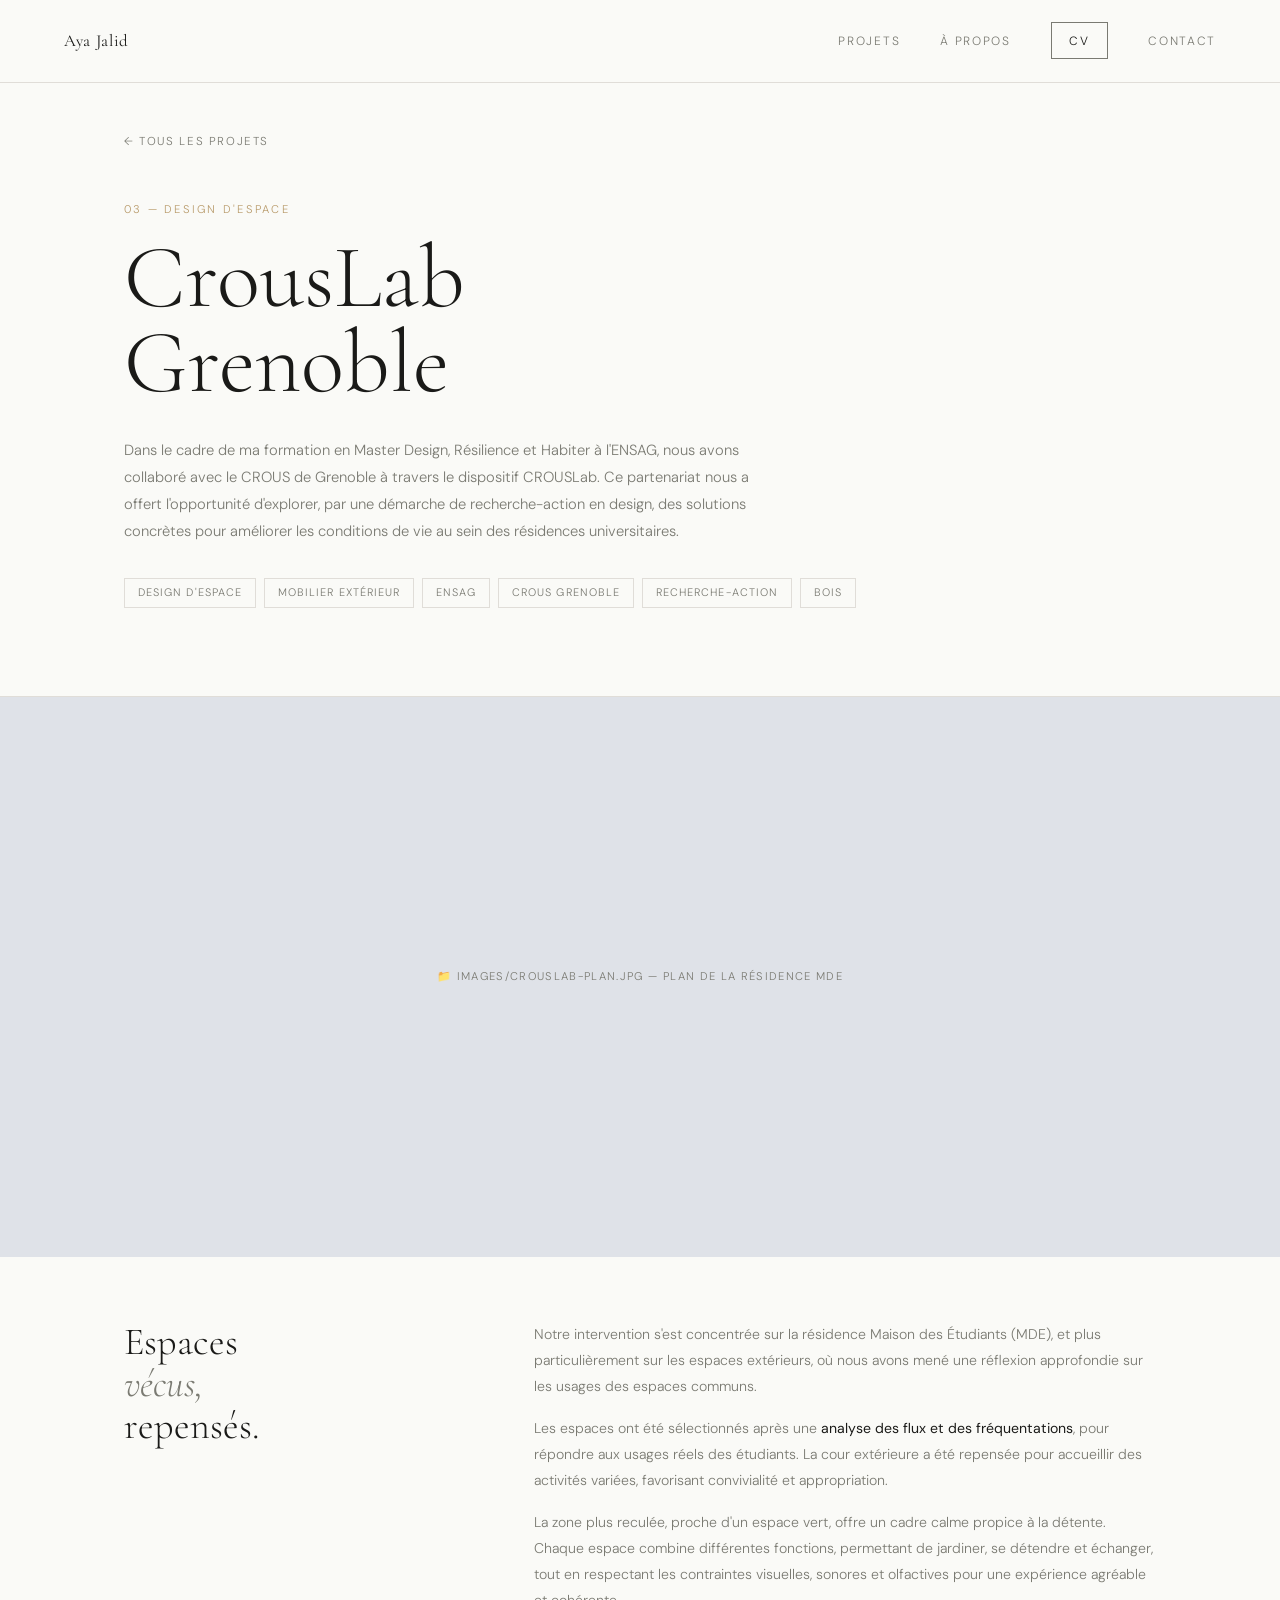
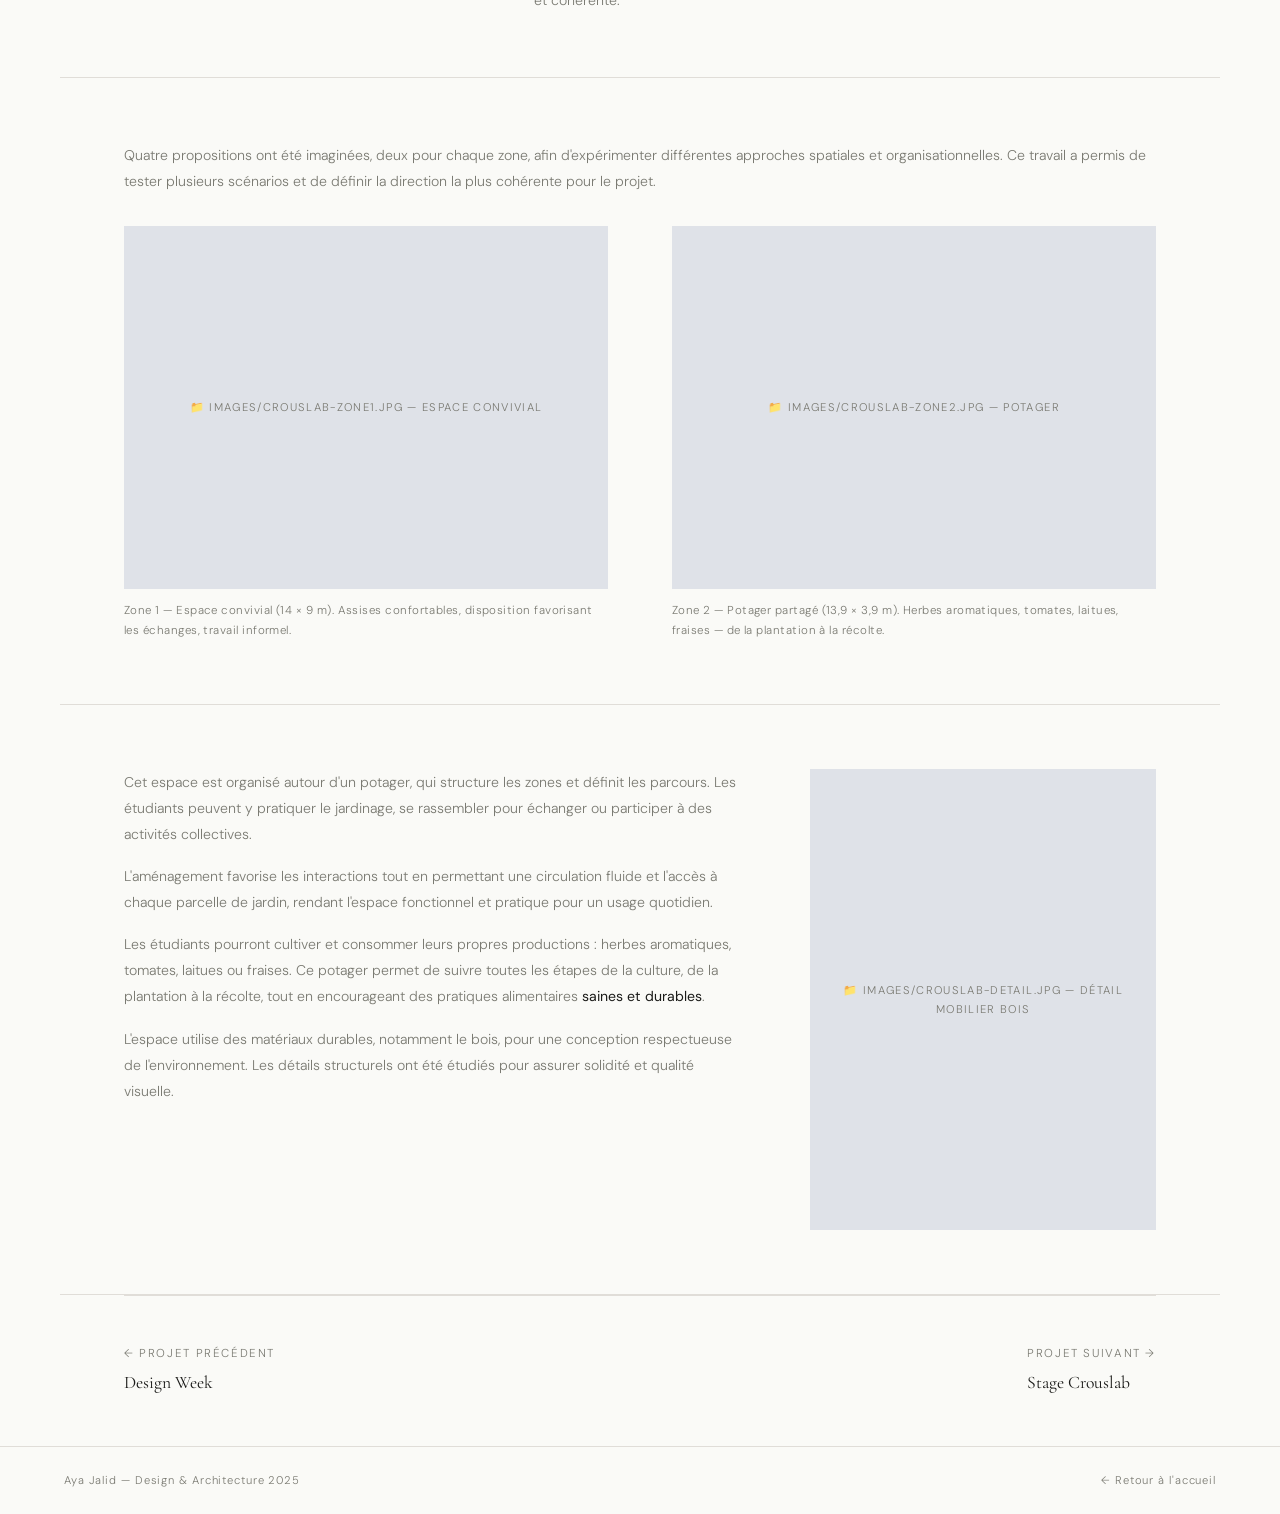
==== projet-crouslab.html @ 42bd32cb "first commit — site portfolio" ====
<!DOCTYPE html>
<html lang="fr">
<head>
  <meta charset="UTF-8"><meta name="viewport" content="width=device-width, initial-scale=1.0">
  <title>CrousLab — Aya Jalid</title>
  <link rel="stylesheet" href="style.css">
</head>
<body>
<nav>
  <a class="nav-name" href="index.html">Aya Jalid</a>
  <div class="nav-links">
    <a href="index.html#projets">Projets</a><a href="index.html#apropos">À propos</a>
    <a href="index.html#cv" class="nav-cta">CV</a><a href="index.html#contact">Contact</a>
  </div>
</nav>

<div class="proj-hero">
  <div class="proj-hero-inner">
    <a class="proj-back" href="index.html#projets">← Tous les projets</a>
    <div class="proj-eyebrow">03 — Design d'espace</div>
    <h1 class="proj-title">CrousLab<br>Grenoble</h1>
    <p class="proj-intro">Dans le cadre de ma formation en Master Design, Résilience et Habiter à l'ENSAG, nous avons collaboré avec le CROUS de Grenoble à travers le dispositif CROUSLab. Ce partenariat nous a offert l'opportunité d'explorer, par une démarche de recherche-action en design, des solutions concrètes pour améliorer les conditions de vie au sein des résidences universitaires.</p>
    <div class="tags">
      <span class="tag">Design d'espace</span><span class="tag">Mobilier extérieur</span>
      <span class="tag">ENSAG</span><span class="tag">CROUS Grenoble</span>
      <span class="tag">Recherche-action</span><span class="tag">Bois</span>
    </div>
  </div>
</div>

<div class="img-full">
  <div class="img-placeholder cool" style="aspect-ratio:16/7">📁 images/crouslab-plan.jpg — plan de la résidence MDE</div>
</div>

<div class="block">
  <div class="block-aside">
    <div>
      <h2 class="block-h">Espaces<br><em>vécus,</em><br>repensés.</h2>
    </div>
    <div class="block-p">
      <p>Notre intervention s'est concentrée sur la résidence Maison des Étudiants (MDE), et plus particulièrement sur les espaces extérieurs, où nous avons mené une réflexion approfondie sur les usages des espaces communs.</p>
      <p>Les espaces ont été sélectionnés après une <strong>analyse des flux et des fréquentations</strong>, pour répondre aux usages réels des étudiants. La cour extérieure a été repensée pour accueillir des activités variées, favorisant convivialité et appropriation.</p>
      <p>La zone plus reculée, proche d'un espace vert, offre un cadre calme propice à la détente. Chaque espace combine différentes fonctions, permettant de jardiner, se détendre et échanger, tout en respectant les contraintes visuelles, sonores et olfactives pour une expérience agréable et cohérente.</p>
    </div>
  </div>
</div>

<div class="block">
  <div class="block-p" style="margin-bottom:2rem">
    <p>Quatre propositions ont été imaginées, deux pour chaque zone, afin d'expérimenter différentes approches spatiales et organisationnelles. Ce travail a permis de tester plusieurs scénarios et de définir la direction la plus cohérente pour le projet.</p>
  </div>
  <div class="block-2col">
    <div>
      <div class="img-box">
        <div class="img-placeholder cool" style="aspect-ratio:4/3">📁 images/crouslab-zone1.jpg — espace convivial</div>
        <p class="caption">Zone 1 — Espace convivial (14 × 9 m). Assises confortables, disposition favorisant les échanges, travail informel.</p>
      </div>
    </div>
    <div>
      <div class="img-box">
        <div class="img-placeholder cool" style="aspect-ratio:4/3">📁 images/crouslab-zone2.jpg — potager</div>
        <p class="caption">Zone 2 — Potager partagé (13,9 × 3,9 m). Herbes aromatiques, tomates, laitues, fraises — de la plantation à la récolte.</p>
      </div>
    </div>
  </div>
</div>

<div class="block">
  <div class="block-aside-r">
    <div class="block-p">
      <p>Cet espace est organisé autour d'un potager, qui structure les zones et définit les parcours. Les étudiants peuvent y pratiquer le jardinage, se rassembler pour échanger ou participer à des activités collectives.</p>
      <p>L'aménagement favorise les interactions tout en permettant une circulation fluide et l'accès à chaque parcelle de jardin, rendant l'espace fonctionnel et pratique pour un usage quotidien.</p>
      <p>Les étudiants pourront cultiver et consommer leurs propres productions : herbes aromatiques, tomates, laitues ou fraises. Ce potager permet de suivre toutes les étapes de la culture, de la plantation à la récolte, tout en encourageant des pratiques alimentaires <strong>saines et durables</strong>.</p>
      <p>L'espace utilise des matériaux durables, notamment le bois, pour une conception respectueuse de l'environnement. Les détails structurels ont été étudiés pour assurer solidité et qualité visuelle.</p>
    </div>
    <div class="img-box">
      <div class="img-placeholder cool" style="aspect-ratio:3/4">📁 images/crouslab-detail.jpg — détail mobilier bois</div>
    </div>
  </div>
</div>

<div class="wrap">
  <div class="proj-nav">
    <a href="projet-design-week.html">← Projet précédent<span class="proj-nav-title">Design Week</span></a>
    <a href="projet-stage-crouslab.html">Projet suivant →<span class="proj-nav-title">Stage Crouslab</span></a>
  </div>
</div>
<footer>
  <span>Aya Jalid — Design & Architecture 2025</span>
  <a href="index.html">← Retour à l'accueil</a>
</footer>
</body>
</html>
---- style.css ----
@import url('https://fonts.googleapis.com/css2?family=Cormorant+Garamond:ital,wght@0,300;0,400;1,300;1,400&family=DM+Sans:wght@300;400&display=swap');

*, *::before, *::after { box-sizing: border-box; margin: 0; padding: 0; }

:root {
  --text:  #1a1a18;
  --muted: #7a7a72;
  --line:  #e0ddd8;
  --bg:    #fafaf7;
  --warm:  #ede9e0;
  --cool:  #dfe2e8;
  --accent:#b89a6a;
}

html { scroll-behavior: smooth; }

body {
  font-family: 'DM Sans', sans-serif;
  font-weight: 300;
  background: var(--bg);
  color: var(--text);
  font-size: 15px;
  line-height: 1.7;
  overflow-x: hidden;
}

/* ─── NAV ─────────────────────────────────────── */
nav {
  position: fixed; top:0; left:0; right:0; z-index:100;
  display:flex; justify-content:space-between; align-items:center;
  padding:1.4rem 4rem;
  background:rgba(250,250,247,.95);
  backdrop-filter:blur(8px);
  border-bottom:.5px solid var(--line);
}
.nav-name {
  font-family:'Cormorant Garamond',serif;
  font-size:1.05rem; font-weight:400; letter-spacing:.04em;
  text-decoration:none; color:var(--text);
}
.nav-links { display:flex; gap:2.5rem; align-items:center; }
.nav-links a {
  text-decoration:none; color:var(--muted);
  font-size:.75rem; letter-spacing:.14em; text-transform:uppercase;
  transition:color .2s;
}
.nav-links a:hover { color:var(--text); }
.nav-cta {
  padding:.45rem 1.1rem !important;
  border:.5px solid var(--muted) !important;
  color:var(--text) !important;
  transition:background .2s,color .2s !important;
}
.nav-cta:hover { background:var(--text)!important; color:var(--bg)!important; }

/* ─── LAYOUT HELPERS ──────────────────────────── */
.wrap { max-width:1160px; margin:0 auto; padding:0 4rem; }

.section-header {
  display:flex; justify-content:space-between; align-items:baseline;
  padding:5rem 0 2.5rem;
  border-top:.5px solid var(--line);
}
.s-label { font-size:.7rem; letter-spacing:.2em; text-transform:uppercase; color:var(--muted); }
.s-sub   { font-size:.78rem; color:var(--muted); }

/* ─── HOMEPAGE HERO ───────────────────────────── */
.hero {
  min-height:100vh; max-width:1160px; margin:0 auto; padding:0 4rem;
  display:flex; flex-direction:column; justify-content:flex-end;
}
.hero-inner { flex:1; padding-top:8rem; padding-bottom:3rem; display:flex; flex-direction:column; justify-content:flex-end; }
.hero-eyebrow { font-size:.7rem; letter-spacing:.2em; text-transform:uppercase; color:var(--muted); margin-bottom:1.8rem; }
.hero-title {
  font-family:'Cormorant Garamond',serif;
  font-size:clamp(4rem,9vw,8rem);
  font-weight:300; line-height:.95; margin-bottom:3.5rem;
}
.hero-title em { font-style:italic; color:var(--muted); }
.hero-foot {
  display:flex; justify-content:space-between; align-items:flex-end;
  padding:2rem 0 3rem; border-top:.5px solid var(--line);
}
.hero-desc { max-width:420px; color:var(--muted); font-size:.88rem; line-height:1.8; }
.hero-desc strong { font-weight:400; color:var(--text); }
.hero-scroll { font-size:.7rem; letter-spacing:.18em; text-transform:uppercase; color:var(--muted); }

/* ─── PROJECTS GRID ───────────────────────────── */
.projects-grid {
  display:grid; grid-template-columns:repeat(2,1fr);
  gap:1px; background:var(--line); border:1px solid var(--line);
  margin-bottom:6rem;
}
.card {
  background:var(--bg); display:block; text-decoration:none; color:inherit;
  overflow:hidden; transition:background .25s;
}
.card:hover { background:#f0ede6; }
.card-img {
  width:100%; aspect-ratio:16/10; overflow:hidden;
  display:flex; align-items:center; justify-content:center;
  position:relative;
}
/* Placeholder color per category */
.card-img.design { background:var(--warm); }
.card-img.archi  { background:var(--cool); }
.card-img img { width:100%; height:100%; object-fit:cover; transition:transform .4s ease; display:block; }
.card:hover .card-img img { transform:scale(1.04); }
.card-placeholder {
  position:absolute; font-size:.68rem; letter-spacing:.12em;
  text-transform:uppercase; color:var(--muted); text-align:center; padding:1rem;
}
.card-body { padding:1.5rem 1.75rem 1.75rem; }
.card-meta { display:flex; gap:.75rem; align-items:center; margin-bottom:.6rem; }
.card-num  { font-size:.62rem; letter-spacing:.18em; color:var(--accent); }
.card-cat  { font-size:.62rem; letter-spacing:.12em; text-transform:uppercase; color:var(--muted); padding:.2rem .6rem; border:.5px solid var(--line); }
.card-title { font-family:'Cormorant Garamond',serif; font-size:1.55rem; font-weight:400; line-height:1.2; margin-bottom:.35rem; }
.card-desc  { font-size:.8rem; color:var(--muted); line-height:1.6; }

/* ─── ABOUT ───────────────────────────────────── */
.about-grid { display:grid; grid-template-columns:1fr 1.6fr; gap:6rem; align-items:start; padding-bottom:6rem; }
.about-photo-wrap { position:sticky; top:6rem; }
.about-photo-wrap img { width:100%; height:auto; display:block; margin-bottom:.75rem; }
.about-photo-placeholder {
  width:100%; aspect-ratio:3/4; background:#ddd9d0;
  display:flex; align-items:center; justify-content:center;
  color:var(--muted); font-size:.7rem; letter-spacing:.12em; text-transform:uppercase;
  margin-bottom:.75rem;
}
.about-caption { font-size:.75rem; color:var(--muted); }
.about-content h2 {
  font-family:'Cormorant Garamond',serif;
  font-size:clamp(2.2rem,4vw,3.5rem); font-weight:300; line-height:1.1; margin-bottom:2rem;
}
.about-content h2 em { font-style:italic; color:var(--muted); }
.about-content p { color:var(--muted); margin-bottom:1rem; font-size:.88rem; line-height:1.85; }
.about-content p strong { font-weight:400; color:var(--text); }
.skills-block { margin-top:2.5rem; }
.skills-heading {
  font-size:.7rem; letter-spacing:.18em; text-transform:uppercase;
  color:var(--muted); margin-bottom:1rem; padding-bottom:.75rem;
  border-bottom:.5px solid var(--line);
}
.skills-cols { display:grid; grid-template-columns:1fr 1fr; gap:.4rem 2rem; margin-bottom:1.5rem; }
.skill { display:flex; align-items:center; gap:.6rem; font-size:.82rem; }
.skill::before { content:''; width:3px; height:3px; background:var(--accent); border-radius:50%; flex-shrink:0; }
.langs { display:flex; gap:.5rem; flex-wrap:wrap; }
.lang { font-size:.7rem; letter-spacing:.1em; text-transform:uppercase; padding:.3rem .8rem; border:.5px solid var(--line); color:var(--muted); }

/* ─── CV STRIP ────────────────────────────────── */
.cv-strip { border-top:.5px solid var(--line); border-bottom:.5px solid var(--line); }
.cv-inner { display:flex; justify-content:space-between; align-items:center; padding:4rem 0; }
.cv-text h2 { font-family:'Cormorant Garamond',serif; font-size:2.2rem; font-weight:300; margin-bottom:.4rem; }
.cv-text p { color:var(--muted); font-size:.82rem; }

/* ─── BUTTONS ─────────────────────────────────── */
.btn {
  display:inline-flex; align-items:center; gap:.5rem;
  padding:.9rem 2rem; border:.5px solid var(--text);
  font-size:.72rem; letter-spacing:.16em; text-transform:uppercase;
  text-decoration:none; color:var(--text);
  font-family:'DM Sans',sans-serif; font-weight:300;
  transition:background .2s,color .2s;
}
.btn:hover { background:var(--text); color:var(--bg); }

/* ─── CONTACT ─────────────────────────────────── */
.contact-wrap { padding-bottom:6rem; }
.contact-big {
  font-family:'Cormorant Garamond',serif;
  font-size:clamp(2.5rem,6vw,5rem); font-weight:300; line-height:1.05; margin-bottom:3rem;
}
.contact-big a { text-decoration:none; color:var(--text); border-bottom:1px solid var(--accent); transition:color .2s; }
.contact-big a:hover { color:var(--accent); }
.contact-row { display:flex; justify-content:space-between; align-items:flex-end; padding-top:2rem; border-top:.5px solid var(--line); }
.contact-info { font-size:.82rem; color:var(--muted); line-height:1.8; }
.contact-info a { color:var(--text); text-decoration:none; }
.contact-socials { display:flex; gap:2rem; }
.contact-socials a { font-size:.72rem; letter-spacing:.14em; text-transform:uppercase; text-decoration:none; color:var(--muted); transition:color .2s; }
.contact-socials a:hover { color:var(--text); }

/* ─── FOOTER ──────────────────────────────────── */
footer {
  padding:1.5rem 4rem;
  display:flex; justify-content:space-between;
  font-size:.7rem; color:var(--muted); letter-spacing:.08em;
  border-top:.5px solid var(--line);
}
footer a { color:inherit; text-decoration:none; }

/* ─── PROJECT PAGES ───────────────────────────── */
.proj-hero { padding-top:8rem; border-bottom:.5px solid var(--line); }
.proj-hero-inner { max-width:1160px; margin:0 auto; padding:0 4rem 3rem; }
.proj-back {
  display:inline-flex; align-items:center; gap:.5rem;
  font-size:.72rem; letter-spacing:.14em; text-transform:uppercase;
  text-decoration:none; color:var(--muted); margin-bottom:3rem;
  transition:color .2s;
}
.proj-back:hover { color:var(--text); }
.proj-eyebrow { font-size:.7rem; letter-spacing:.2em; text-transform:uppercase; color:var(--accent); margin-bottom:1rem; }
.proj-title {
  font-family:'Cormorant Garamond',serif;
  font-size:clamp(3rem,7vw,6.5rem); font-weight:300; line-height:.95; margin-bottom:2rem;
}
.proj-intro { max-width:640px; color:var(--muted); font-size:.92rem; line-height:1.85; margin-bottom:2rem; }
.tags { display:flex; gap:.5rem; flex-wrap:wrap; margin-bottom:2.5rem; }
.tag { font-size:.68rem; letter-spacing:.1em; text-transform:uppercase; padding:.3rem .8rem; border:.5px solid var(--line); color:var(--muted); }

/* Content blocks inside project pages */
.block { max-width:1160px; margin:0 auto; padding:4rem 4rem; border-bottom:.5px solid var(--line); }
.block:last-of-type { border-bottom:none; }
.block-2col { display:grid; grid-template-columns:1fr 1fr; gap:4rem; align-items:start; }
.block-aside { display:grid; grid-template-columns:1fr 1.8fr; gap:4rem; align-items:start; }
.block-aside-r { display:grid; grid-template-columns:1.8fr 1fr; gap:4rem; align-items:start; }
.block-3col { display:grid; grid-template-columns:repeat(3,1fr); gap:2rem; }

.block-h {
  font-family:'Cormorant Garamond',serif;
  font-size:clamp(1.8rem,3vw,2.8rem); font-weight:300; line-height:1.1; margin-bottom:1.5rem;
}
.block-h em { font-style:italic; color:var(--muted); }
.block-p { color:var(--muted); font-size:.88rem; line-height:1.85; }
.block-p p { margin-bottom:1rem; }
.block-p p:last-child { margin-bottom:0; }
.block-p strong { font-weight:400; color:var(--text); }

/* Images */
.img-full { width:100%; display:block; }
.img-full img { width:100%; height:auto; display:block; }
.img-box { width:100%; }
.img-box img { width:100%; height:auto; display:block; }
.img-placeholder {
  width:100%; background:var(--warm);
  display:flex; align-items:center; justify-content:center;
  color:var(--muted); font-size:.7rem; letter-spacing:.12em; text-transform:uppercase;
  padding:4rem 2rem; text-align:center;
}
.img-placeholder.cool { background:var(--cool); }
.caption { font-size:.72rem; color:var(--muted); letter-spacing:.04em; margin-top:.75rem; }

/* Prev/next nav */
.proj-nav { display:flex; justify-content:space-between; align-items:center; padding:3rem 0; border-top:.5px solid var(--line); }
.proj-nav a { text-decoration:none; color:var(--muted); font-size:.72rem; letter-spacing:.14em; text-transform:uppercase; transition:color .2s; }
.proj-nav a:hover { color:var(--text); }
.proj-nav-title { display:block; font-family:'Cormorant Garamond',serif; font-size:1.1rem; font-weight:400; color:var(--text); margin-top:.25rem; letter-spacing:0; text-transform:none; }

/* ─── RESPONSIVE ──────────────────────────────── */
@media (max-width:900px) {
  nav { padding:1.2rem 1.5rem; }
  .nav-links { gap:1rem; }
  .wrap, .proj-hero-inner, .block { padding-left:1.5rem; padding-right:1.5rem; }
  .hero { padding:0 1.5rem; }
  .hero-title { font-size:3rem; }
  .hero-foot { flex-direction:column; gap:1.5rem; }
  .projects-grid { grid-template-columns:1fr; }
  .about-grid { grid-template-columns:1fr; gap:2rem; padding-bottom:3rem; }
  .about-photo-wrap { position:static; }
  .cv-inner { flex-direction:column; gap:2rem; align-items:flex-start; }
  .contact-row { flex-direction:column; gap:1.5rem; align-items:flex-start; }
  .block-2col, .block-aside, .block-aside-r, .block-3col { grid-template-columns:1fr; gap:2rem; }
  footer { padding:1.5rem; flex-direction:column; gap:.5rem; }
}
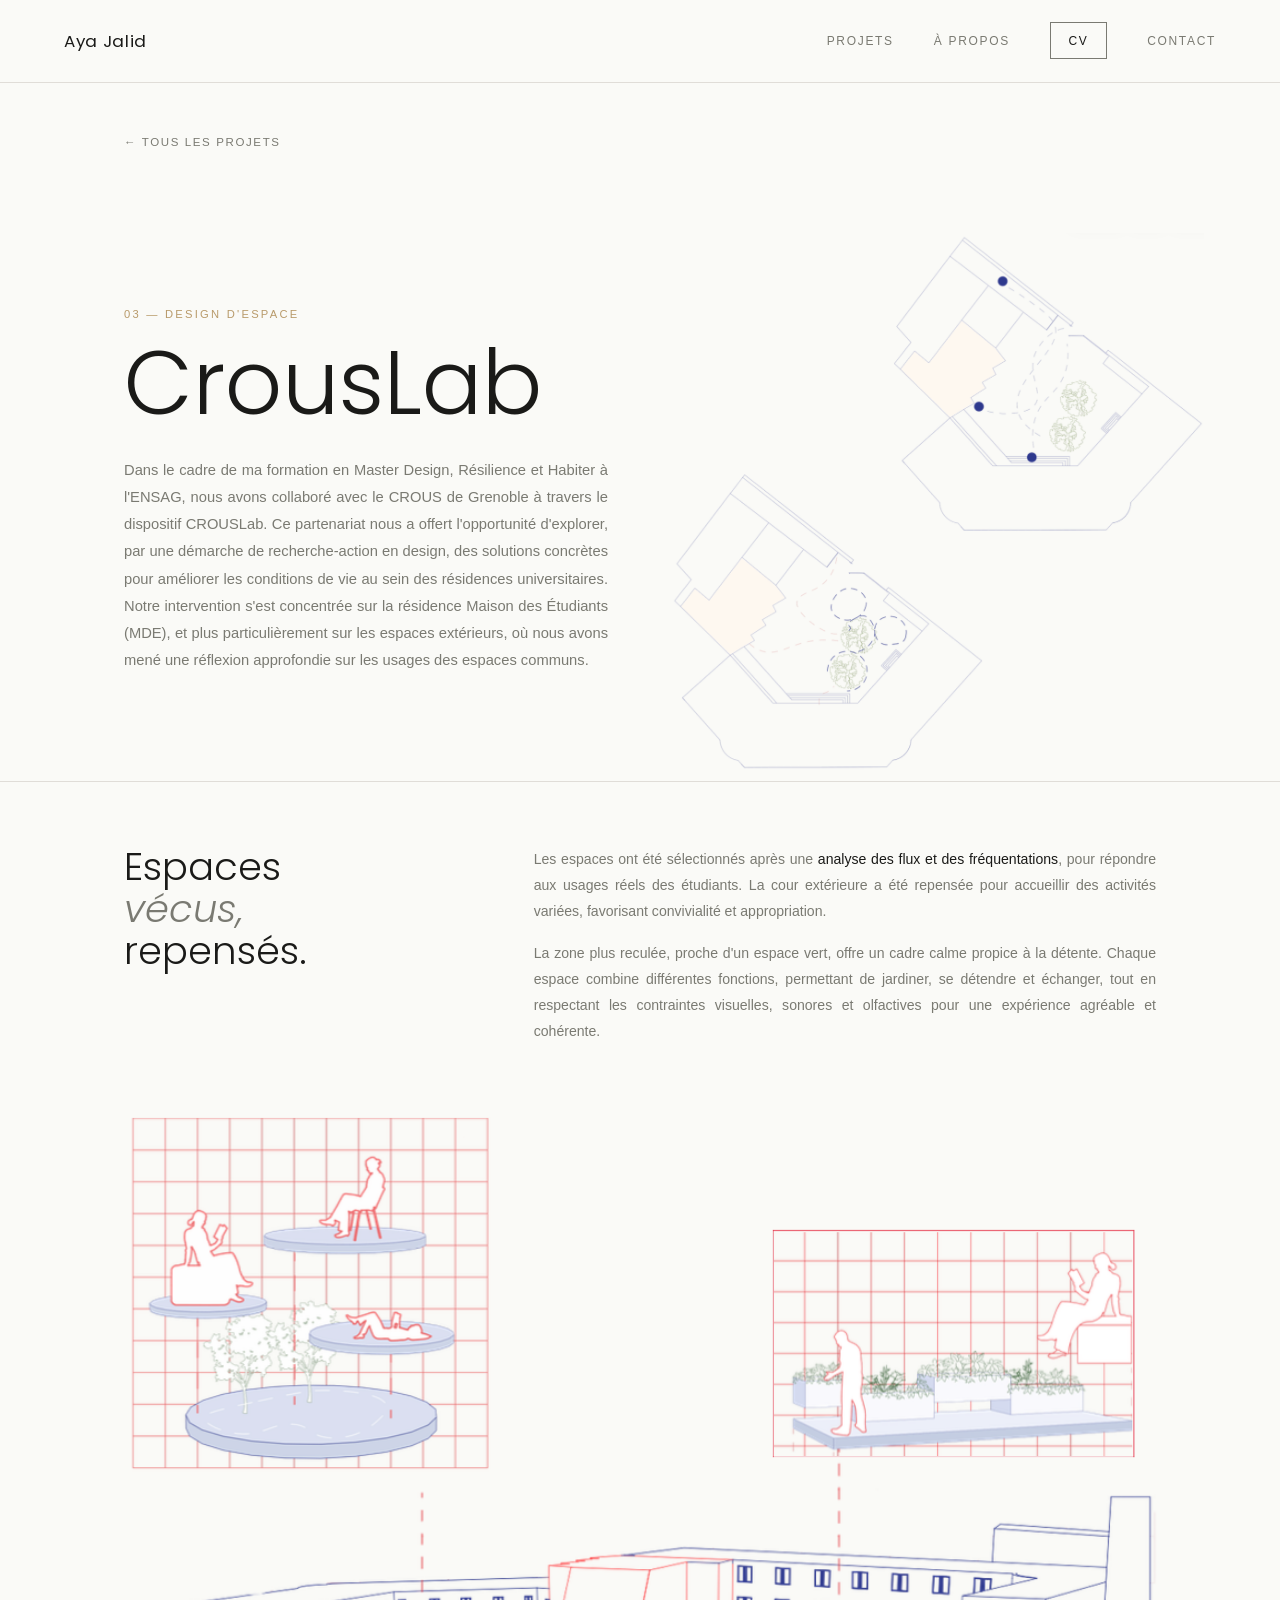
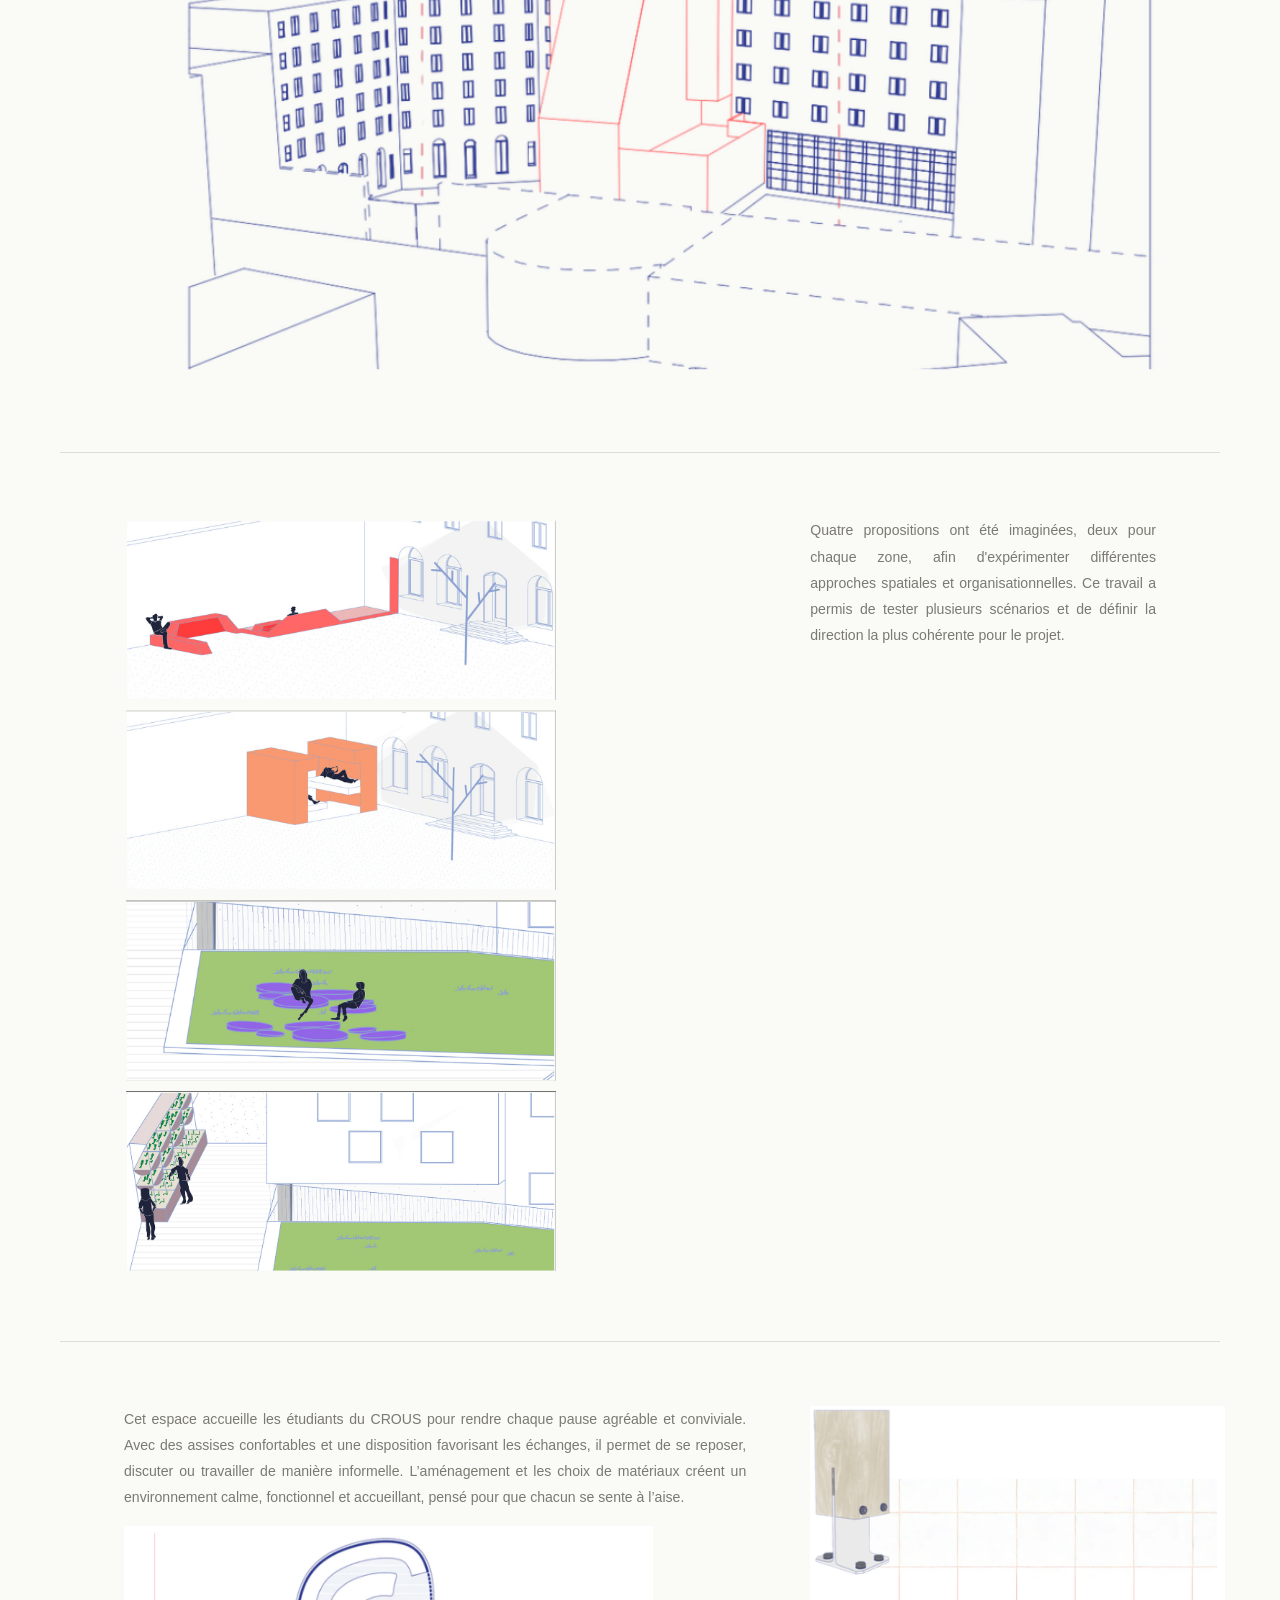
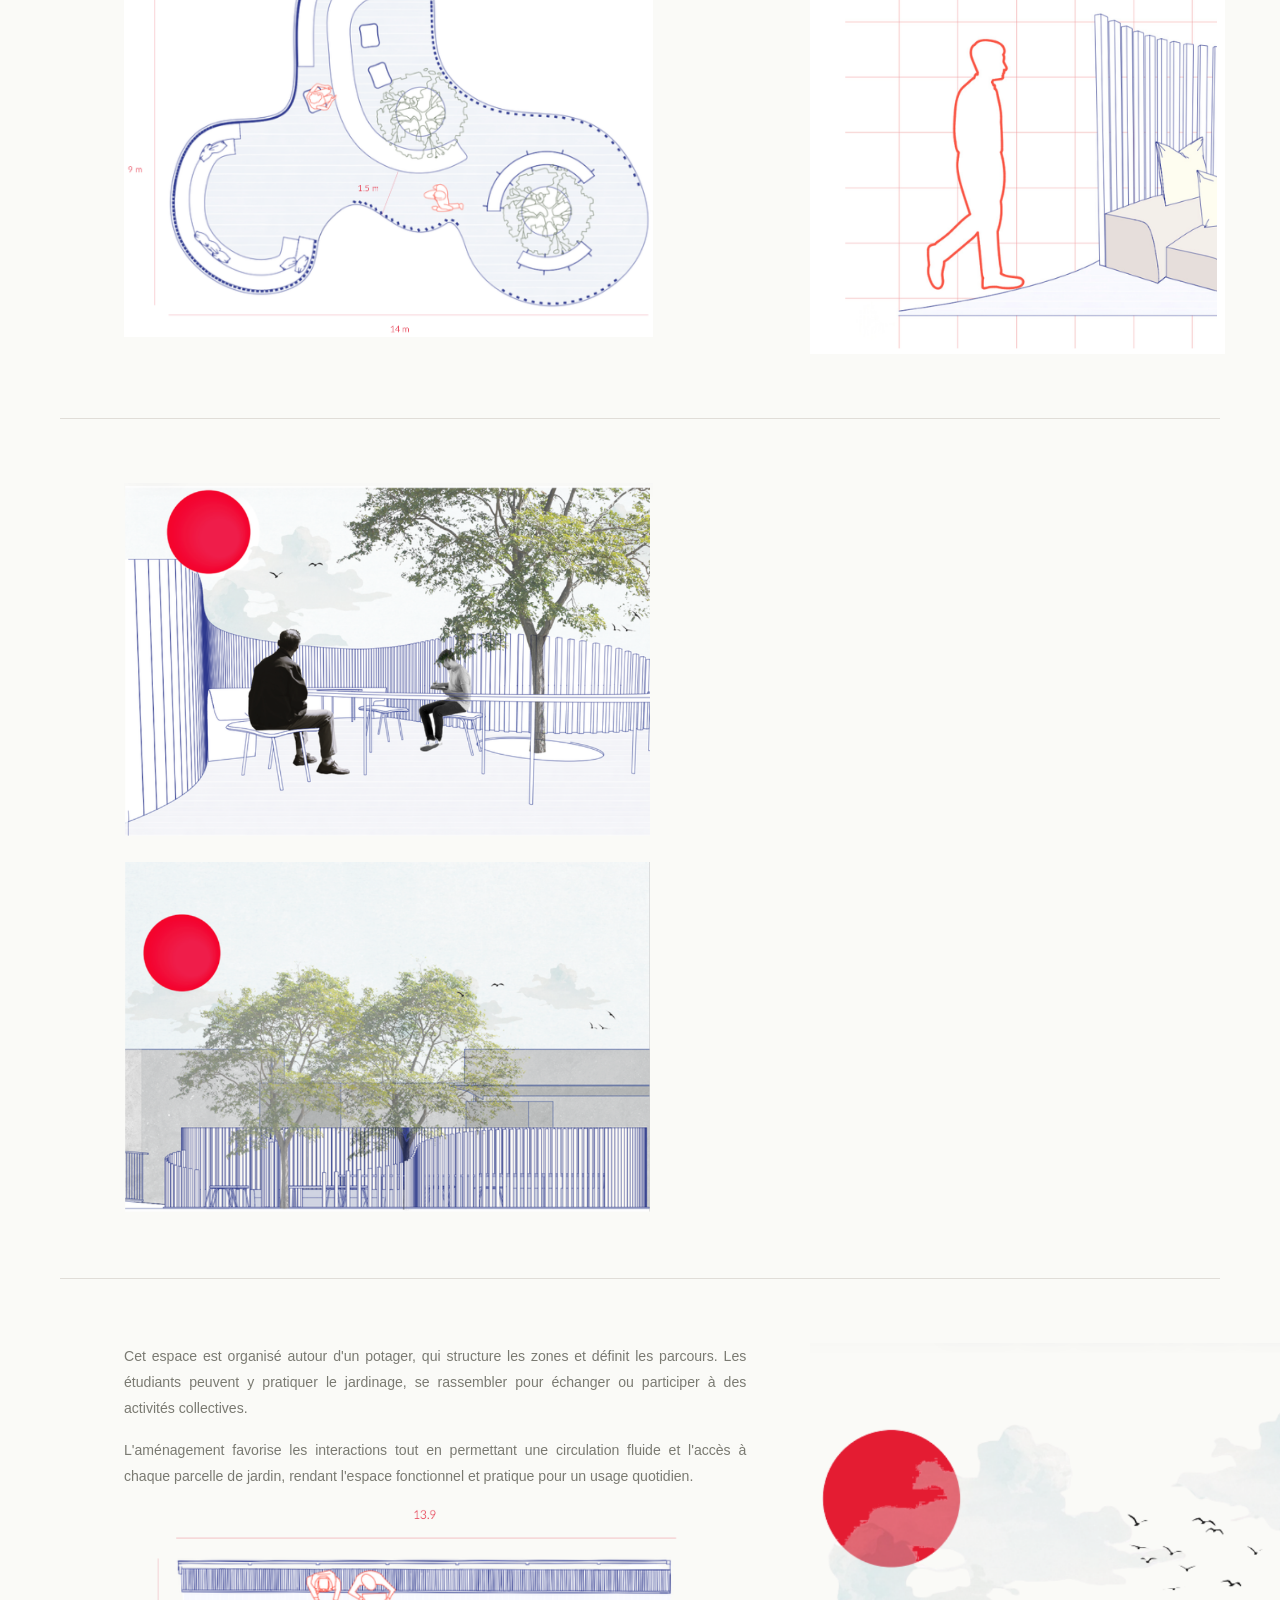
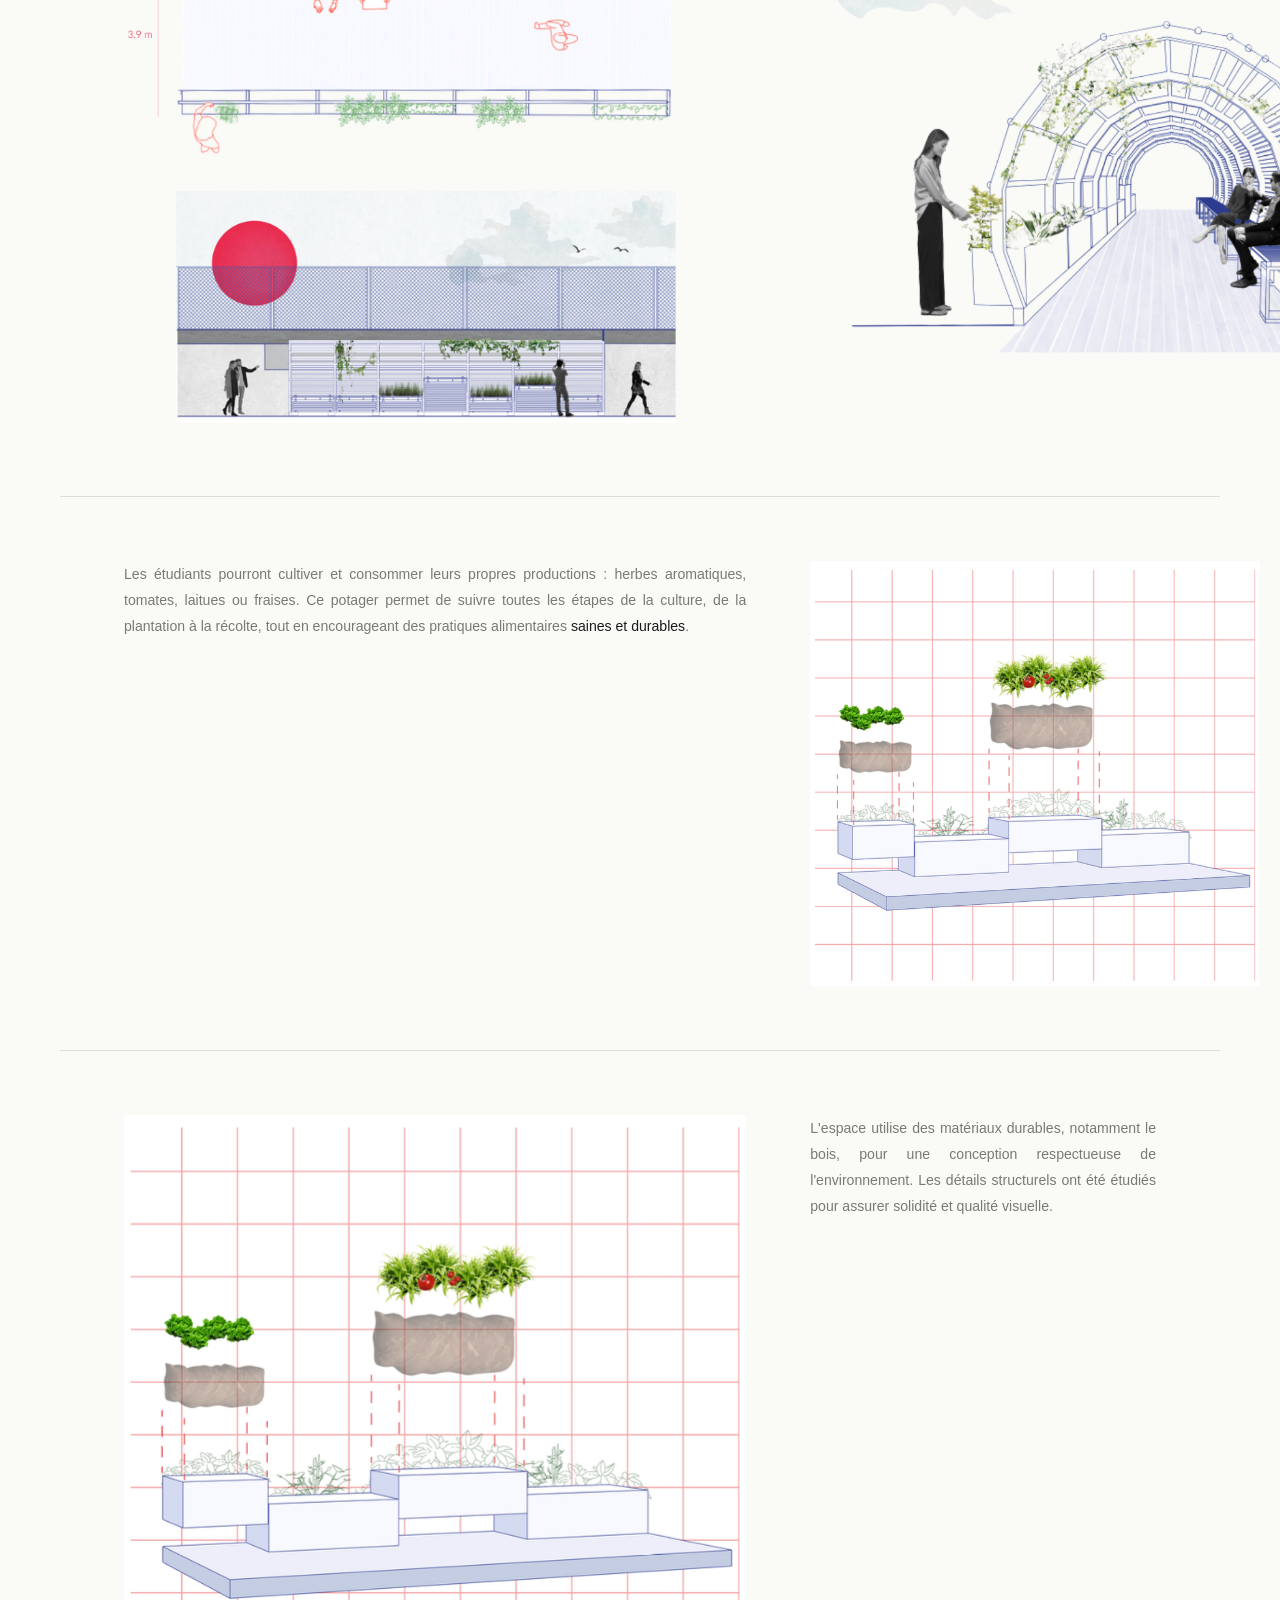
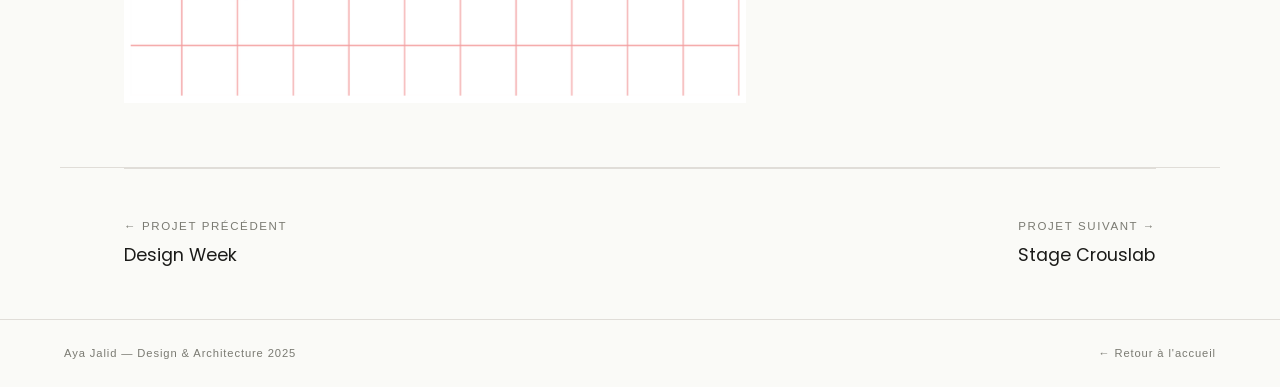
==== commit a4afad8d: "polices : Poppins pour titres, Lato pour textes" ====
--- a/projet-crouslab.html
+++ b/projet-crouslab.html
@@ -17,19 +17,19 @@
 <div class="proj-hero">
   <div class="proj-hero-inner">
     <a class="proj-back" href="index.html#projets">← Tous les projets</a>
-    <div class="proj-eyebrow">03 — Design d'espace</div>
-    <h1 class="proj-title">CrousLab<br>Grenoble</h1>
-    <p class="proj-intro">Dans le cadre de ma formation en Master Design, Résilience et Habiter à l'ENSAG, nous avons collaboré avec le CROUS de Grenoble à travers le dispositif CROUSLab. Ce partenariat nous a offert l'opportunité d'explorer, par une démarche de recherche-action en design, des solutions concrètes pour améliorer les conditions de vie au sein des résidences universitaires.</p>
-    <div class="tags">
-      <span class="tag">Design d'espace</span><span class="tag">Mobilier extérieur</span>
-      <span class="tag">ENSAG</span><span class="tag">CROUS Grenoble</span>
-      <span class="tag">Recherche-action</span><span class="tag">Bois</span>
+    <div style="display:grid; grid-template-columns:1fr 1fr; gap:4rem; align-items:stretch; margin-top:2rem; max-height:500px;">
+      <!-- COLONNE GAUCHE : texte -->
+      <div style="display:flex; flex-direction:column; justify-content:center;">
+        <div class="proj-eyebrow">03 — Design d'espace</div>
+        <h1 class="proj-title">CrousLab</h1>
+        <p class="proj-intro">Dans le cadre de ma formation en Master Design, Résilience et Habiter à l'ENSAG, nous avons collaboré avec le CROUS de Grenoble à travers le dispositif CROUSLab. Ce partenariat nous a offert l'opportunité d'explorer, par une démarche de recherche-action en design, des solutions concrètes pour améliorer les conditions de vie au sein des résidences universitaires. Notre intervention s'est concentrée sur la résidence Maison des Étudiants (MDE), et plus particulièrement sur les espaces extérieurs, où nous avons mené une réflexion approfondie sur les usages des espaces communs.</p>
+      </div>
+      <!-- COLONNE DROITE : photo -->
+      <div style="display:block; min-height:0;">
+        <img src="images/crouslab/crouslab1.jpg" alt="CROUS" style="width:110%; object-fit:cover; object-position:top;">
+      </div>
     </div>
   </div>
-</div>
-
-<div class="img-full">
-  <div class="img-placeholder cool" style="aspect-ratio:16/7">📁 images/crouslab-plan.jpg — plan de la résidence MDE</div>
 </div>
 
 <div class="block">
@@ -38,29 +38,46 @@
       <h2 class="block-h">Espaces<br><em>vécus,</em><br>repensés.</h2>
     </div>
     <div class="block-p">
-      <p>Notre intervention s'est concentrée sur la résidence Maison des Étudiants (MDE), et plus particulièrement sur les espaces extérieurs, où nous avons mené une réflexion approfondie sur les usages des espaces communs.</p>
       <p>Les espaces ont été sélectionnés après une <strong>analyse des flux et des fréquentations</strong>, pour répondre aux usages réels des étudiants. La cour extérieure a été repensée pour accueillir des activités variées, favorisant convivialité et appropriation.</p>
       <p>La zone plus reculée, proche d'un espace vert, offre un cadre calme propice à la détente. Chaque espace combine différentes fonctions, permettant de jardiner, se détendre et échanger, tout en respectant les contraintes visuelles, sonores et olfactives pour une expérience agréable et cohérente.</p>
+    </div>
+    <div class="img-box">
+      <img src="images/crouslab/crouslab2.jpg" alt="STAGE" style="width:300%; object-fit:cover; object-position:top;">
     </div>
   </div>
 </div>
 
 <div class="block">
-  <div class="block-p" style="margin-bottom:2rem">
-    <p>Quatre propositions ont été imaginées, deux pour chaque zone, afin d'expérimenter différentes approches spatiales et organisationnelles. Ce travail a permis de tester plusieurs scénarios et de définir la direction la plus cohérente pour le projet.</p>
+  <div class="block-aside-r">
+    <div class="img-box">
+      <img src="images/crouslab/crouslab3.jpg" alt="STAGE" style="width:70%; object-fit:cover; object-position:top;">
+    </div>
+    <div class="block-p">
+      <p>Quatre propositions ont été imaginées, deux pour chaque zone, afin d'expérimenter différentes approches spatiales et organisationnelles. Ce travail a permis de tester plusieurs scénarios et de définir la direction la plus cohérente pour le projet.</p>
+    </div>
   </div>
-  <div class="block-2col">
-    <div>
-      <div class="img-box">
-        <div class="img-placeholder cool" style="aspect-ratio:4/3">📁 images/crouslab-zone1.jpg — espace convivial</div>
-        <p class="caption">Zone 1 — Espace convivial (14 × 9 m). Assises confortables, disposition favorisant les échanges, travail informel.</p>
-      </div>
+</div>
+
+<div class="block">
+  <div class="block-aside-r">
+    <div class="block-p">
+      <p>Cet espace accueille les étudiants du CROUS pour rendre chaque pause agréable et conviviale.
+        Avec des assises confortables et une disposition favorisant les échanges, il permet de se
+        reposer, discuter ou travailler de manière informelle. L’aménagement et les choix de matériaux
+        créent un environnement calme, fonctionnel et accueillant, pensé pour que chacun se sente à
+        l’aise.</p>
+      <img src="images/crouslab/crouslab4.jpg" alt="STAGE" style="width:85%; object-fit:cover; object-position:top;">
     </div>
-    <div>
-      <div class="img-box">
-        <div class="img-placeholder cool" style="aspect-ratio:4/3">📁 images/crouslab-zone2.jpg — potager</div>
-        <p class="caption">Zone 2 — Potager partagé (13,9 × 3,9 m). Herbes aromatiques, tomates, laitues, fraises — de la plantation à la récolte.</p>
-      </div>
+    <div class="img-box">
+      <img src="images/crouslab/crouslab5.jpg" alt="STAGE" style="width:120%; object-fit:cover; object-position:top;">
+    </div>
+  </div>
+</div>
+
+<div class="block">
+  <div class="block-aside-r">
+    <div class="img-box">
+      <img src="images/crouslab/crouslab6.jpg" alt="STAGE" style="width:85%; object-fit:cover; object-position:top;">
     </div>
   </div>
 </div>
@@ -70,11 +87,33 @@
     <div class="block-p">
       <p>Cet espace est organisé autour d'un potager, qui structure les zones et définit les parcours. Les étudiants peuvent y pratiquer le jardinage, se rassembler pour échanger ou participer à des activités collectives.</p>
       <p>L'aménagement favorise les interactions tout en permettant une circulation fluide et l'accès à chaque parcelle de jardin, rendant l'espace fonctionnel et pratique pour un usage quotidien.</p>
-      <p>Les étudiants pourront cultiver et consommer leurs propres productions : herbes aromatiques, tomates, laitues ou fraises. Ce potager permet de suivre toutes les étapes de la culture, de la plantation à la récolte, tout en encourageant des pratiques alimentaires <strong>saines et durables</strong>.</p>
-      <p>L'espace utilise des matériaux durables, notamment le bois, pour une conception respectueuse de l'environnement. Les détails structurels ont été étudiés pour assurer solidité et qualité visuelle.</p>
+      <img src="images/crouslab/crouslab7.jpg" alt="STAGE" style="width:90%; object-fit:cover; object-position:top;">
     </div>
     <div class="img-box">
-      <div class="img-placeholder cool" style="aspect-ratio:3/4">📁 images/crouslab-detail.jpg — détail mobilier bois</div>
+      <img src="images/crouslab/crouslab8.jpg" alt="STAGE" style="width:180%; object-fit:cover; object-position:top;">
+    </div>
+  </div>
+</div>
+
+<div class="block">
+  <div class="block-aside-r">
+    <div class="block-p">
+      <p>Les étudiants pourront cultiver et consommer leurs propres productions : herbes aromatiques, tomates, laitues ou fraises. Ce potager permet de suivre toutes les étapes de la culture, de la plantation à la récolte, tout en encourageant des pratiques alimentaires <strong>saines et durables</strong>.</p>
+      
+    </div>
+    <div class="img-box">
+      <img src="images/crouslab/crouslab9.jpg" alt="STAGE" style="width:130%; object-fit:cover; object-position:top;">
+    </div>
+  </div>
+</div>
+
+<div class="block">
+  <div class="block-aside-r">
+    <div class="img-box">
+      <img src="images/crouslab/crouslab9.jpg" alt="STAGE" style="width:100%; object-fit:cover; object-position:top;">
+    </div>
+    <div class="block-p">
+      <p>L'espace utilise des matériaux durables, notamment le bois, pour une conception respectueuse de l'environnement. Les détails structurels ont été étudiés pour assurer solidité et qualité visuelle.</p>
     </div>
   </div>
 </div>
--- a/style.css
+++ b/style.css
@@ -1,4 +1,4 @@
-@import url('https://fonts.googleapis.com/css2?family=Cormorant+Garamond:ital,wght@0,300;0,400;1,300;1,400&family=DM+Sans:wght@300;400&display=swap');
+@import url('https://fonts.googleapis.com/css2?family=Poppins:ital,wght@0,300;0,400;0,600;1,300&family=Lato:wght@300;400&display=swap');
 
 *, *::before, *::after { box-sizing: border-box; margin: 0; padding: 0; }
 
@@ -22,6 +22,10 @@
   font-size: 15px;
   line-height: 1.7;
   overflow-x: hidden;
+  text-align: justify;
+}
+h1, h2, h3, h4, .proj-title, .block-h, .hero-title, .contact-big, .nav-name {
+  text-align: left;
 }
 
 /* ─── NAV ─────────────────────────────────────── */
@@ -34,7 +38,7 @@
   border-bottom:.5px solid var(--line);
 }
 .nav-name {
-  font-family:'Cormorant Garamond',serif;
+  font-family:'Poppins',sans-serif;
   font-size:1.05rem; font-weight:400; letter-spacing:.04em;
   text-decoration:none; color:var(--text);
 }
@@ -72,7 +76,7 @@
 .hero-inner { flex:1; padding-top:8rem; padding-bottom:3rem; display:flex; flex-direction:column; justify-content:flex-end; }
 .hero-eyebrow { font-size:.7rem; letter-spacing:.2em; text-transform:uppercase; color:var(--muted); margin-bottom:1.8rem; }
 .hero-title {
-  font-family:'Cormorant Garamond',serif;
+  font-family:'Poppins',sans-serif;
   font-size:clamp(4rem,9vw,8rem);
   font-weight:300; line-height:.95; margin-bottom:3.5rem;
 }
@@ -114,7 +118,7 @@
 .card-meta { display:flex; gap:.75rem; align-items:center; margin-bottom:.6rem; }
 .card-num  { font-size:.62rem; letter-spacing:.18em; color:var(--accent); }
 .card-cat  { font-size:.62rem; letter-spacing:.12em; text-transform:uppercase; color:var(--muted); padding:.2rem .6rem; border:.5px solid var(--line); }
-.card-title { font-family:'Cormorant Garamond',serif; font-size:1.55rem; font-weight:400; line-height:1.2; margin-bottom:.35rem; }
+.card-title { font-family:'Poppins',sans-serif; font-size:1.55rem; font-weight:400; line-height:1.2; margin-bottom:.35rem; }
 .card-desc  { font-size:.8rem; color:var(--muted); line-height:1.6; }
 
 /* ─── ABOUT ───────────────────────────────────── */
@@ -129,7 +133,7 @@
 }
 .about-caption { font-size:.75rem; color:var(--muted); }
 .about-content h2 {
-  font-family:'Cormorant Garamond',serif;
+  font-family:'Poppins',sans-serif;
   font-size:clamp(2.2rem,4vw,3.5rem); font-weight:300; line-height:1.1; margin-bottom:2rem;
 }
 .about-content h2 em { font-style:italic; color:var(--muted); }
@@ -150,7 +154,7 @@
 /* ─── CV STRIP ────────────────────────────────── */
 .cv-strip { border-top:.5px solid var(--line); border-bottom:.5px solid var(--line); }
 .cv-inner { display:flex; justify-content:space-between; align-items:center; padding:4rem 0; }
-.cv-text h2 { font-family:'Cormorant Garamond',serif; font-size:2.2rem; font-weight:300; margin-bottom:.4rem; }
+.cv-text h2 { font-family:'Poppins',sans-serif; font-size:2.2rem; font-weight:300; margin-bottom:.4rem; }
 .cv-text p { color:var(--muted); font-size:.82rem; }
 
 /* ─── BUTTONS ─────────────────────────────────── */
@@ -159,7 +163,7 @@
   padding:.9rem 2rem; border:.5px solid var(--text);
   font-size:.72rem; letter-spacing:.16em; text-transform:uppercase;
   text-decoration:none; color:var(--text);
-  font-family:'DM Sans',sans-serif; font-weight:300;
+  font-family:'Lato',sans-serif; font-weight:300;
   transition:background .2s,color .2s;
 }
 .btn:hover { background:var(--text); color:var(--bg); }
@@ -167,7 +171,7 @@
 /* ─── CONTACT ─────────────────────────────────── */
 .contact-wrap { padding-bottom:6rem; }
 .contact-big {
-  font-family:'Cormorant Garamond',serif;
+  font-family:'Poppins',sans-serif;
   font-size:clamp(2.5rem,6vw,5rem); font-weight:300; line-height:1.05; margin-bottom:3rem;
 }
 .contact-big a { text-decoration:none; color:var(--text); border-bottom:1px solid var(--accent); transition:color .2s; }
@@ -200,7 +204,7 @@
 .proj-back:hover { color:var(--text); }
 .proj-eyebrow { font-size:.7rem; letter-spacing:.2em; text-transform:uppercase; color:var(--accent); margin-bottom:1rem; }
 .proj-title {
-  font-family:'Cormorant Garamond',serif;
+  font-family:'Poppins',sans-serif;
   font-size:clamp(3rem,7vw,6.5rem); font-weight:300; line-height:.95; margin-bottom:2rem;
 }
 .proj-intro { max-width:640px; color:var(--muted); font-size:.92rem; line-height:1.85; margin-bottom:2rem; }
@@ -213,10 +217,11 @@
 .block-2col { display:grid; grid-template-columns:1fr 1fr; gap:4rem; align-items:start; }
 .block-aside { display:grid; grid-template-columns:1fr 1.8fr; gap:4rem; align-items:start; }
 .block-aside-r { display:grid; grid-template-columns:1.8fr 1fr; gap:4rem; align-items:start; }
+.block-aside-espace { display:grid; grid-template-columns:1fr 2fr; gap:4rem; align-items:start; }
 .block-3col { display:grid; grid-template-columns:repeat(3,1fr); gap:2rem; }
 
 .block-h {
-  font-family:'Cormorant Garamond',serif;
+  font-family:'Poppins',sans-serif;
   font-size:clamp(1.8rem,3vw,2.8rem); font-weight:300; line-height:1.1; margin-bottom:1.5rem;
 }
 .block-h em { font-style:italic; color:var(--muted); }
@@ -243,7 +248,7 @@
 .proj-nav { display:flex; justify-content:space-between; align-items:center; padding:3rem 0; border-top:.5px solid var(--line); }
 .proj-nav a { text-decoration:none; color:var(--muted); font-size:.72rem; letter-spacing:.14em; text-transform:uppercase; transition:color .2s; }
 .proj-nav a:hover { color:var(--text); }
-.proj-nav-title { display:block; font-family:'Cormorant Garamond',serif; font-size:1.1rem; font-weight:400; color:var(--text); margin-top:.25rem; letter-spacing:0; text-transform:none; }
+.proj-nav-title { display:block; font-family:'Poppins',sans-serif; font-size:1.1rem; font-weight:400; color:var(--text); margin-top:.25rem; letter-spacing:0; text-transform:none; }
 
 /* ─── RESPONSIVE ──────────────────────────────── */
 @media (max-width:900px) {
